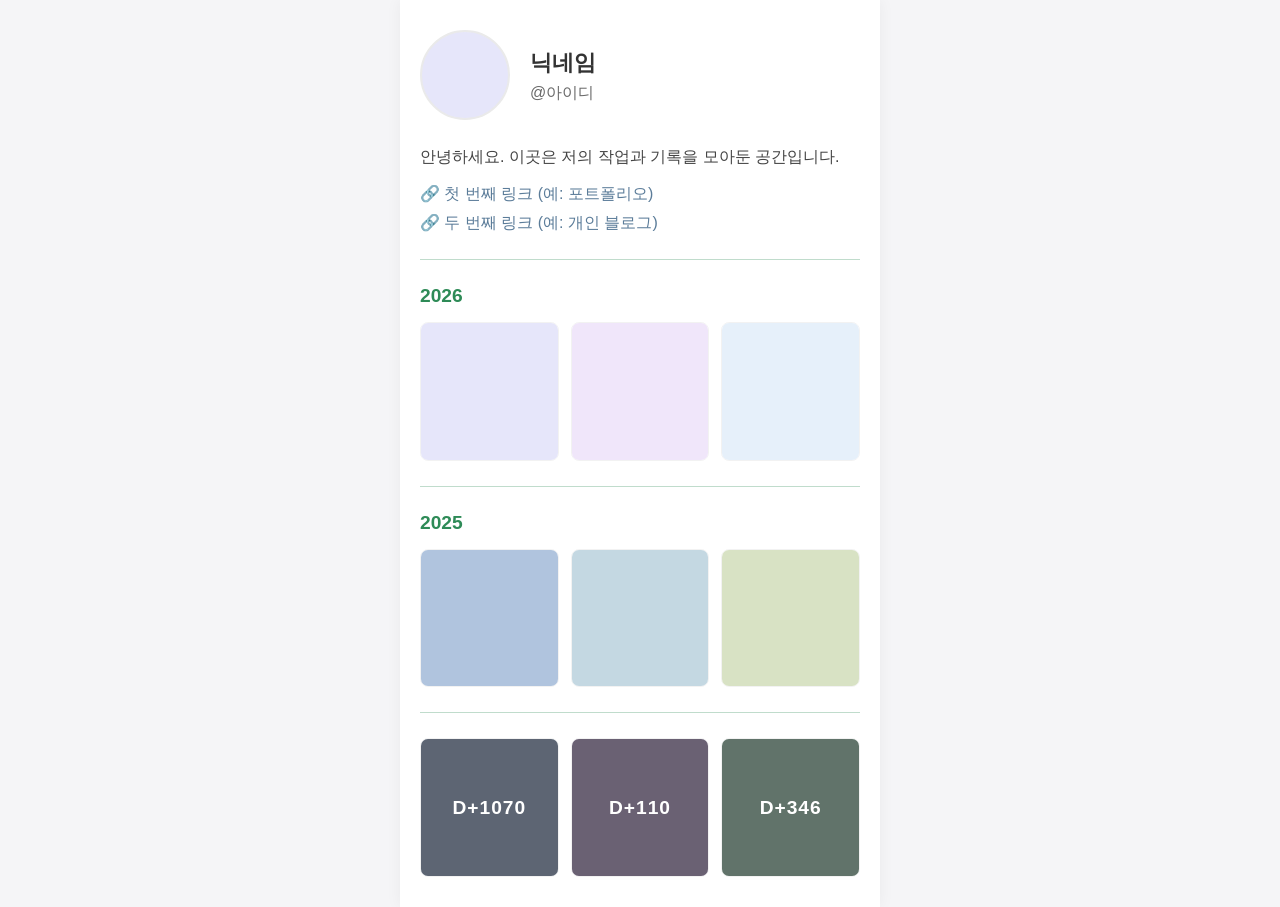
==== index.html @ cb27cece "Add files via upload" ====
<!DOCTYPE html>
<html lang="ko">
<head>
    <meta charset="UTF-8">
    <meta name="viewport" content="width=device-width, initial-scale=1.0">
    <title>나의 프로필</title>
    <link rel="stylesheet" href="style.css">
</head>
<body>
    <div class="mobile-container">
        <header class="profile-header">
            <div class="profile-image"></div>
            <div class="profile-info">
                <h1 class="nickname">닉네임</h1>
                <p class="userid">@아이디</p>
            </div>
        </header>

        <section class="bio-section">
            <p class="description">안녕하세요. 이곳은 저의 작업과 기록을 모아둔 공간입니다.</p>
            <p class="link-item"><a href="#">🔗 첫 번째 링크 (예: 포트폴리오)</a></p>
            <p class="link-item"><a href="#">🔗 두 번째 링크 (예: 개인 블로그)</a></p>
        </section>

        <hr class="divider">

        <section class="feed-section">
            <h2 class="year-title">2026</h2>
            <div class="grid-container">
                <a href="#" class="feed-item">
                    <div class="bg-image" style="background-color: #e6e6fa;"></div>
                    <div class="hover-overlay"><span>시집 출간일</span></div>
                </a>
                <a href="#" class="feed-item">
                    <div class="bg-image" style="background-color: #f0e6fa;"></div>
                    <div class="hover-overlay"><span>작업 기록</span></div>
                </a>
                <a href="#" class="feed-item">
                    <div class="bg-image" style="background-color: #e6f0fa;"></div>
                    <div class="hover-overlay"><span>영감 모음</span></div>
                </a>
            </div>
        </section>

        <hr class="divider">

        <section class="feed-section">
            <h2 class="year-title">2025</h2>
            <div class="grid-container">
                <a href="#" class="feed-item">
                    <div class="bg-image" style="background-color: #b0c4de;"></div>
                    <div class="hover-overlay"><span>웹 개발 시작</span></div>
                </a>
                <a href="#" class="feed-item">
                    <div class="bg-image" style="background-color: #c4d8e2;"></div>
                    <div class="hover-overlay"><span>HTML/CSS</span></div>
                </a>
                <a href="#" class="feed-item">
                    <div class="bg-image" style="background-color: #d8e2c4;"></div>
                    <div class="hover-overlay"><span>일상 사진</span></div>
                </a>
            </div>
        </section>

        <hr class="divider">

        <section class="dday-section">
            <div class="grid-container">
                <div class="feed-item">
                    <div class="bg-image" style="background-color: #a8b8d0;"></div>
                    <div class="hover-overlay always-dark">
                        <span class="dday-text" data-date="2024-01-01">계산 중...</span>
                    </div>
                </div>
                <div class="feed-item">
                    <div class="bg-image" style="background-color: #c0b0d0;"></div>
                    <div class="hover-overlay always-dark">
                        <span class="dday-text" data-date="2026-08-18">계산 중...</span>
                    </div>
                </div>
                <div class="feed-item">
                    <div class="bg-image" style="background-color: #b0d0c0;"></div>
                    <div class="hover-overlay always-dark">
                        <span class="dday-text" data-date="2025-12-25">계산 중...</span>
                    </div>
                </div>
            </div>
        </section>
    </div>

    <script src="script.js"></script>
</body>
</html>
---- style.css ----
/* 기본 초기화 및 폰트 설정 */
* {
    margin: 0;
    padding: 0;
    box-sizing: border-box;
    font-family: 'Helvetica Neue', Arial, sans-serif;
}

body {
    background-color: #f5f5f7; /* 부드러운 배경색 */
    display: flex;
    justify-content: center;
    color: #333;
}

/* 모바일 화면 크기에 맞춘 컨테이너 */
.mobile-container {
    width: 100%;
    max-width: 480px;
    background-color: #ffffff;
    min-height: 100vh;
    padding: 30px 20px;
    box-shadow: 0 0 15px rgba(0,0,0,0.05);
}

/* 1. 프로필 영역 */
.profile-header {
    display: flex;
    align-items: center;
    gap: 20px;
    margin-bottom: 25px;
}

.profile-image {
    width: 90px;
    height: 90px;
    border-radius: 50%;
    background-color: #e6e6fa; /* 파스텔 라벤더 톤 */
    border: 2px solid #eaeaea;
}

.profile-info {
    display: flex;
    flex-direction: column;
    gap: 5px;
}

.nickname {
    font-size: 1.4rem;
    font-weight: 600;
}

.userid {
    font-size: 1rem;
    color: #6a6a6a;
}

/* 2 & 3. 자기소개 및 링크 영역 */
.bio-section {
    margin-bottom: 25px;
}

.description {
    font-size: 1rem;
    line-height: 1.5;
    margin-bottom: 15px;
    color: #444;
}

.link-item {
    margin-bottom: 8px;
}

.link-item a {
    text-decoration: none;
    color: #5b7c99; /* 부드러운 블루 계열 */
    font-weight: 500;
    transition: color 0.2s;
}

.link-item a:hover {
    color: #3a5368;
    text-decoration: underline;
}

/* 구분선 */
.divider {
    border: none;
    height: 1px;
    background-color: #2e8b57; /* 스케치의 초록색 테두리 느낌 차용 */
    opacity: 0.3;
    margin: 25px 0;
}

/* 4. 피드 영역 (Grid) */
.year-title {
    font-size: 1.2rem;
    font-weight: bold;
    margin-bottom: 15px;
    color: #2e8b57;
}

.grid-container {
    display: grid;
    grid-template-columns: repeat(3, 1fr);
    gap: 12px;
}

.feed-item {
    position: relative;
    width: 100%;
    aspect-ratio: 1 / 1; /* 정사각형 비율 유지 */
    overflow: hidden;
    border-radius: 8px;
    display: block;
    border: 1px solid rgba(0,0,0,0.05);
}

.bg-image {
    width: 100%;
    height: 100%;
    background-size: cover;
    background-position: center;
    /* 실제 이미지 사용 시 style 속성의 background-image로 덮어씌워집니다 */
}

/* 피드 호버 효과 */
.hover-overlay {
    position: absolute;
    top: 0; left: 0; right: 0; bottom: 0;
    background-color: rgba(0, 0, 0, 0.6);
    color: white;
    display: flex;
    justify-content: center;
    align-items: center;
    opacity: 0;
    transition: opacity 0.3s ease;
    text-align: center;
    padding: 10px;
    font-size: 0.9rem;
    font-weight: 500;
}

/* 4-1. 마우스를 올렸을 때만 텍스트 등장 및 어두워짐 */
.feed-item:hover .hover-overlay:not(.always-dark) {
    opacity: 1;
}

/* 5. 디데이: 항상 어둡게 유지 (hover 유무 상관없음) */
.hover-overlay.always-dark {
    opacity: 1;
    background-color: rgba(0, 0, 0, 0.45);
}

.dday-text {
    font-size: 1.2rem;
    font-weight: bold;
    letter-spacing: 1px;
}
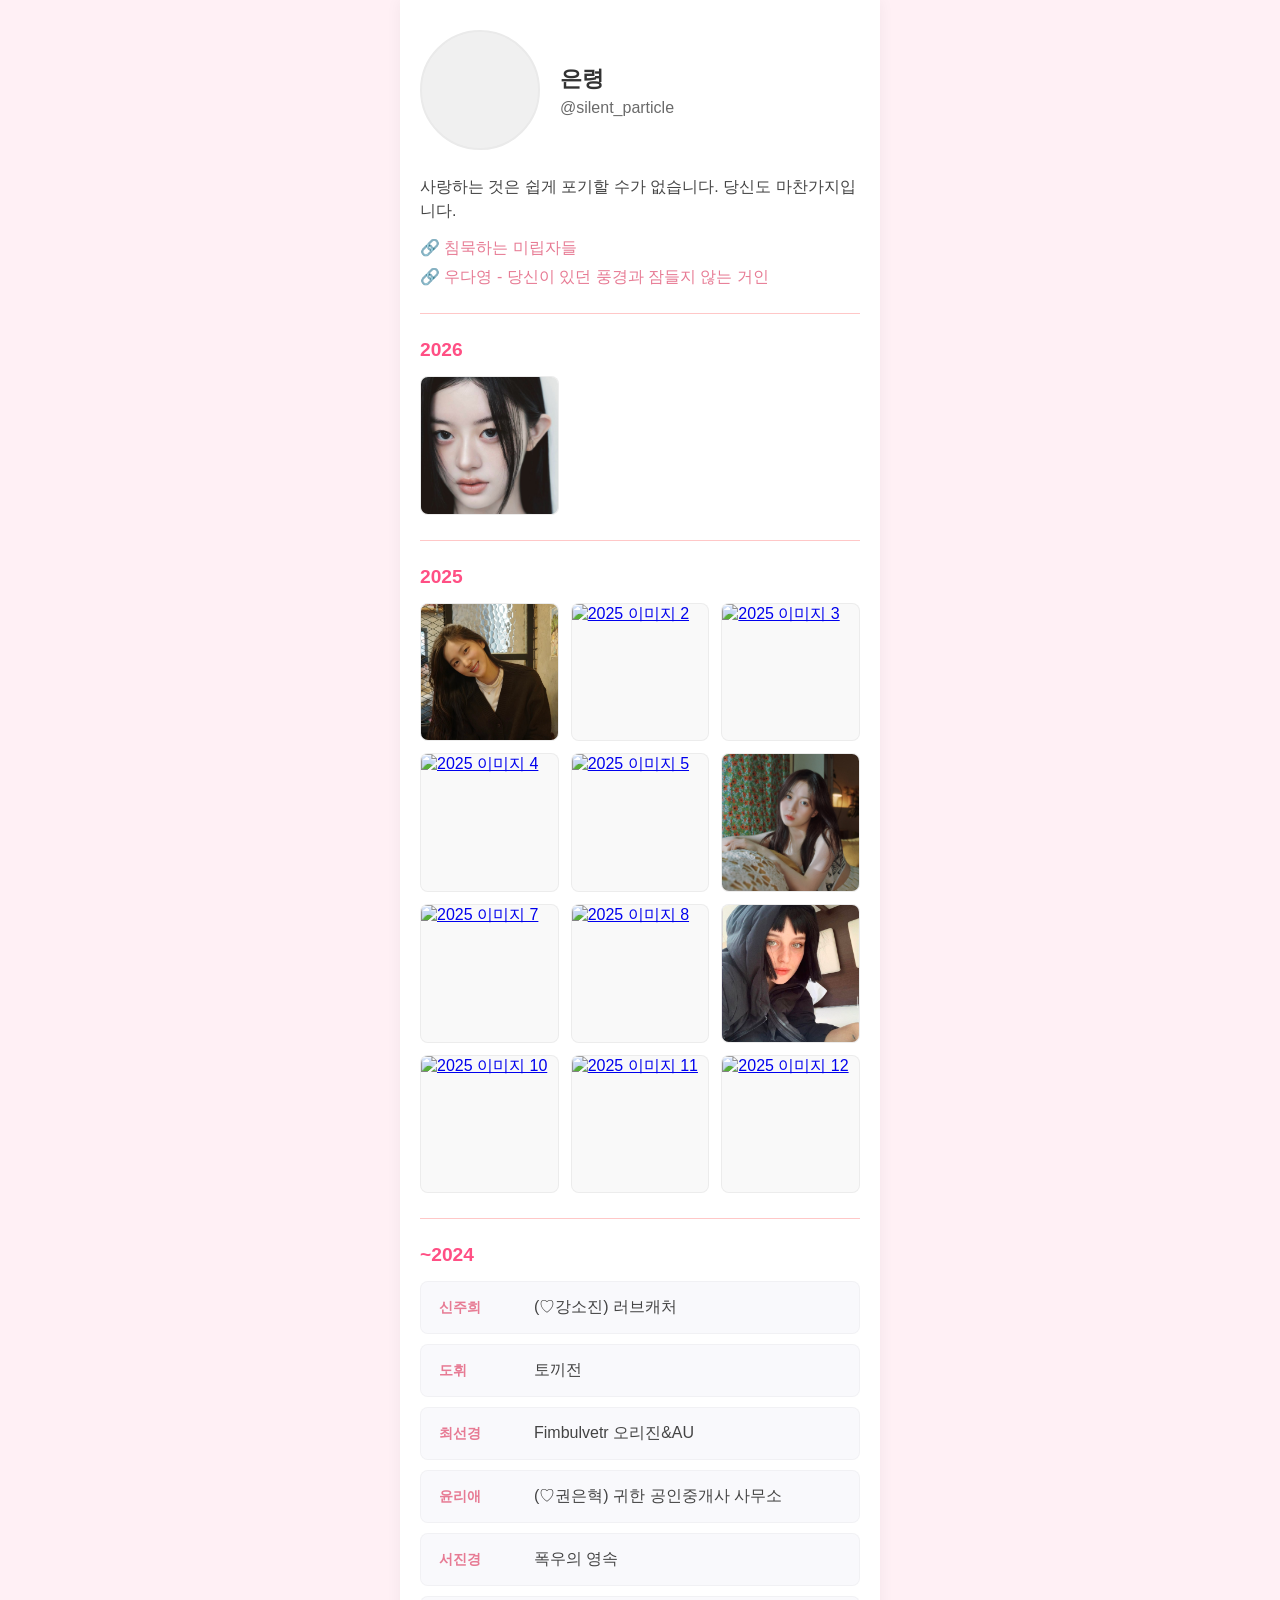
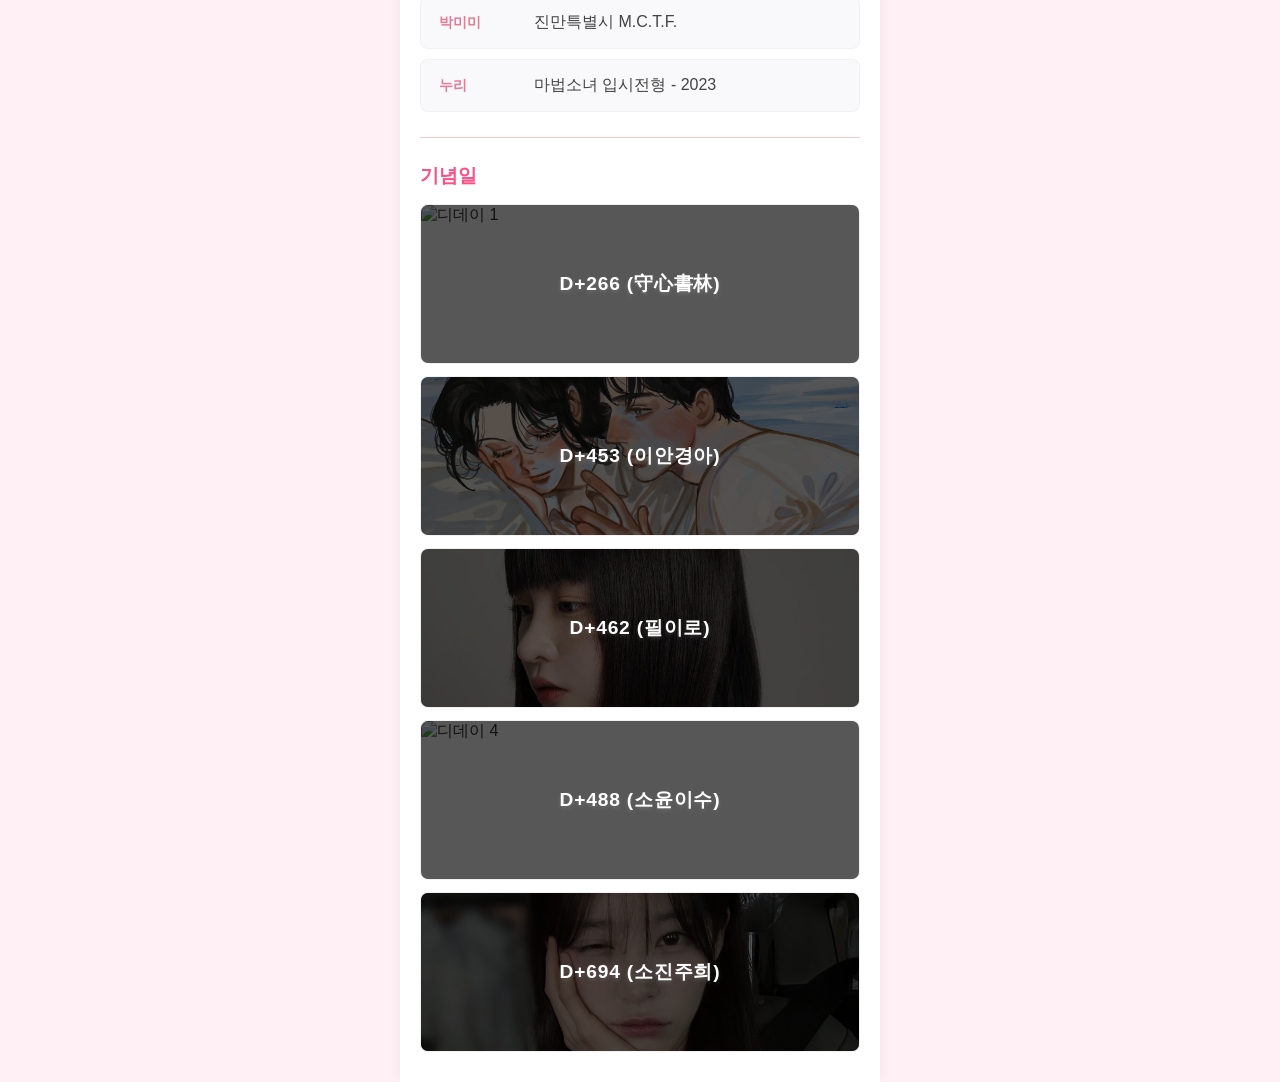
==== commit 17a2970d: "Add files via upload" ====
--- a/index.html
+++ b/index.html
@@ -1,93 +1,193 @@
-<!DOCTYPE html>
-<html lang="ko">
-<head>
-    <meta charset="UTF-8">
-    <meta name="viewport" content="width=device-width, initial-scale=1.0">
-    <title>나의 프로필</title>
-    <link rel="stylesheet" href="style.css">
-</head>
-<body>
-    <div class="mobile-container">
-        <header class="profile-header">
-            <div class="profile-image"></div>
-            <div class="profile-info">
-                <h1 class="nickname">닉네임</h1>
-                <p class="userid">@아이디</p>
-            </div>
-        </header>
-
-        <section class="bio-section">
-            <p class="description">안녕하세요. 이곳은 저의 작업과 기록을 모아둔 공간입니다.</p>
-            <p class="link-item"><a href="#">🔗 첫 번째 링크 (예: 포트폴리오)</a></p>
-            <p class="link-item"><a href="#">🔗 두 번째 링크 (예: 개인 블로그)</a></p>
-        </section>
-
-        <hr class="divider">
-
-        <section class="feed-section">
-            <h2 class="year-title">2026</h2>
-            <div class="grid-container">
-                <a href="#" class="feed-item">
-                    <div class="bg-image" style="background-color: #e6e6fa;"></div>
-                    <div class="hover-overlay"><span>시집 출간일</span></div>
-                </a>
-                <a href="#" class="feed-item">
-                    <div class="bg-image" style="background-color: #f0e6fa;"></div>
-                    <div class="hover-overlay"><span>작업 기록</span></div>
-                </a>
-                <a href="#" class="feed-item">
-                    <div class="bg-image" style="background-color: #e6f0fa;"></div>
-                    <div class="hover-overlay"><span>영감 모음</span></div>
-                </a>
-            </div>
-        </section>
-
-        <hr class="divider">
-
-        <section class="feed-section">
-            <h2 class="year-title">2025</h2>
-            <div class="grid-container">
-                <a href="#" class="feed-item">
-                    <div class="bg-image" style="background-color: #b0c4de;"></div>
-                    <div class="hover-overlay"><span>웹 개발 시작</span></div>
-                </a>
-                <a href="#" class="feed-item">
-                    <div class="bg-image" style="background-color: #c4d8e2;"></div>
-                    <div class="hover-overlay"><span>HTML/CSS</span></div>
-                </a>
-                <a href="#" class="feed-item">
-                    <div class="bg-image" style="background-color: #d8e2c4;"></div>
-                    <div class="hover-overlay"><span>일상 사진</span></div>
-                </a>
-            </div>
-        </section>
-
-        <hr class="divider">
-
-        <section class="dday-section">
-            <div class="grid-container">
-                <div class="feed-item">
-                    <div class="bg-image" style="background-color: #a8b8d0;"></div>
-                    <div class="hover-overlay always-dark">
-                        <span class="dday-text" data-date="2024-01-01">계산 중...</span>
-                    </div>
-                </div>
-                <div class="feed-item">
-                    <div class="bg-image" style="background-color: #c0b0d0;"></div>
-                    <div class="hover-overlay always-dark">
-                        <span class="dday-text" data-date="2026-08-18">계산 중...</span>
-                    </div>
-                </div>
-                <div class="feed-item">
-                    <div class="bg-image" style="background-color: #b0d0c0;"></div>
-                    <div class="hover-overlay always-dark">
-                        <span class="dday-text" data-date="2025-12-25">계산 중...</span>
-                    </div>
-                </div>
-            </div>
-        </section>
-    </div>
-
-    <script src="script.js"></script>
-</body>
+<!DOCTYPE html>
+<html lang="ko">
+<head>
+    <meta charset="UTF-8">
+    <meta name="viewport" content="width=device-width, initial-scale=1.0">
+    <title>@silent_particle</title>
+    <link rel="stylesheet" href="style.css">
+</head>
+<body>
+    <div class="mobile-container">
+        <header class="profile-header">
+            <div class="profile-image"></div>
+            <div class="profile-info">
+                <h1 class="nickname">은령</h1>
+                <p class="userid">@silent_particle</p>
+            </div>
+        </header>
+
+        <section class="bio-section">
+            <p class="description">사랑하는 것은 쉽게 포기할 수가 없습니다. 당신도 마찬가지입니다.</p>
+            <p class="link-item"><a href="https://www.postype.com/@silent-particle" target="_blank">🔗 침묵하는 미립자들</a></p>
+            <p class="link-item"><a href="https://munjang.or.kr/board.es?mid=a20103000000&bid=0003&act=view&ord=B&list_no=2179&nPage=1&c_page=" target="_blank">🔗 우다영 - 당신이 있던 풍경과 잠들지 않는 거인</a></p>
+        </section>
+
+        <hr class="divider">
+
+       <section class="feed-section">
+            <h2 class="year-title">2026</h2>
+            <div class="grid-container">
+                <a href="#" class="feed-item">
+                    <img src="img/sim.jpg" alt="2026 이미지 1" class="feed-img">
+                    <div class="hover-overlay"><span>심서정<br>(♡우수림) <br> 묵시록의 아이들</span></div>
+                </a>
+             <!--    <a href="#" class="feed-item">
+                    <img src="image2.jpg" alt="2026 이미지 2" class="feed-img">
+                    <div class="hover-overlay"><span>작업 기록</span></div>
+                </a>
+                <a href="#" class="feed-item">
+                    <img src="image3.jpg" alt="2026 이미지 3" class="feed-img">
+                    <div class="hover-overlay"><span>영감 모음</span></div>
+                </a> -->
+            </div>
+        </section>
+
+       <hr class="divider"> 
+
+        <section class="feed-section">
+            <h2 class="year-title">2025</h2>
+            <div class="grid-container">
+                <a href="#" class="feed-item">
+                    <img src="img/ka.jpg" alt="2025 이미지 1" class="feed-img">
+                    <div class="hover-overlay"><span>이경아<br>(♡사이안) <br> 면죄의 아침</span></div>
+                </a>
+                <a href="#" class="feed-item">
+                    <img src="https://i.pinimg.com/736x/0a/21/1c/0a211cc920b453d11b2750fe6e4dc9bb.jpg" alt="2025 이미지 2" class="feed-img">
+                    <div class="hover-overlay"><span>정이로<br>(♡이이제(필)) <br> 999번째 밤</span></div>
+                </a>
+                <a href="#" class="feed-item">
+                    <img src="https://i.pinimg.com/736x/27/2f/2d/272f2deb7ff80c9dbd7409e6d0ab05cf.jpg" alt="2025 이미지 3" class="feed-img">
+                    <div class="hover-overlay"><span>우언주 <br> 槿花一朝夢</span></div>
+                </a>
+                <a href="#" class="feed-item">
+                    <img src="https://i.pinimg.com/1200x/ad/a7/d9/ada7d984a27bc00bb17ec0f16a898479.jpg" alt="2025 이미지 4" class="feed-img">
+                    <div class="hover-overlay"><span>원소윤 <br> (♡서이수) <br> zerolink</span></div>
+                </a>
+                <a href="#" class="feed-item">
+                    <img src="https://i.pinimg.com/736x/c8/41/79/c841797235b455ef1ae86829c57decbc.jpg" alt="2025 이미지 5" class="feed-img">
+                    <div class="hover-overlay"><span>오은별 <br> 외(계인)않(이면)(않)되(?) </span></div>
+                </a>
+                <a href="#" class="feed-item">
+                    <img src="img/hanul.jpg" alt="2025 이미지 6" class="feed-img">
+                    <div class="hover-overlay"><span>이한울 <br> 재의 근원</span></div>
+                </a>
+                <a href="#" class="feed-item">
+                    <img src="https://i.pinimg.com/736x/52/c0/eb/52c0ebefa7d53f2303fa07f39f249bd7.jpg" alt="2025 이미지 7" class="feed-img">
+                    <div class="hover-overlay"><span>서연수(=홍옥) <br>흑기아행</span></div>
+                </a>
+                <a href="#" class="feed-item">
+                    <img src="https://i.pinimg.com/736x/7f/00/6b/7f006ba724677a6e17ff9fad18498ecb.jpg" alt="2025 이미지 8" class="feed-img">
+                    <div class="hover-overlay"><span>권나겸 <br> PARADISE LOST</span></div>
+                </a>
+                <a href="#" class="feed-item">
+                    <img src="img/green.jpg" alt="2025 이미지 9" class="feed-img">
+                    <div class="hover-overlay"><span>벤야민 리 그린우드 <br> ECHO-EDEN</span></div>
+                </a>
+                <a href="#" class="feed-item">
+                    <img src="https://i.pinimg.com/736x/32/7b/f5/327bf5ab430d53e500f2b8648b4ee977.jpg" alt="2025 이미지 10" class="feed-img">
+                    <div class="hover-overlay"><span>강주비 <br> 태극반요영웅기담</span></div>
+                </a>
+                <a href="#" class="feed-item">
+                    <img src="https://i.pinimg.com/1200x/35/14/dc/3514dc55aa6d057ac8ab2de9505a6c3f.jpg" alt="2025 이미지 11" class="feed-img">
+                    <div class="hover-overlay"><span>배윤나 <br> 어떤 종말</span></div>
+                </a>
+                <a href="#" class="feed-item">
+                    <img src="https://i.pinimg.com/736x/0d/c3/db/0dc3dbf615e21df11efd3f389e58e25d.jpg" alt="2025 이미지 12" class="feed-img">
+                    <div class="hover-overlay"><span>예하나 <br> Loser, Moron, Asshole!</span></div>
+                </a>
+                
+
+            </div>
+        </section>
+
+        <hr class="divider">  
+
+     <section class="feed-section">
+            <h2 class="year-title">~2024</h2>
+            <ul class="feed-list">
+                <li class="feed-list-item">
+                    <a href="#">
+                        <span class="date">신주희</span>
+                        <span class="title">(♡강소진) 러브캐처</span>
+                    </a>
+                </li>
+                <li class="feed-list-item">
+                    <a href="#">
+                        <span class="date">도휘</span>
+                        <span class="title">토끼전</span>
+                    </a>
+                </li>
+                <li class="feed-list-item">
+                    <a href="#">
+                        <span class="date">최선경</span>
+                        <span class="title">Fimbulvetr 오리진&AU</span>
+                    </a>
+                </li>
+                <li class="feed-list-item">
+                    <a href="#">
+                        <span class="date">윤리애</span>
+                        <span class="title">(♡권은혁) 귀한 공인중개사 사무소</span>
+                    </a>
+                </li>
+                <li class="feed-list-item">
+                    <a href="#">
+                        <span class="date">서진경</span>
+                        <span class="title">폭우의 영속</span>
+                    </a>
+                </li>
+                <li class="feed-list-item">
+                    <a href="#">
+                        <span class="date">박미미</span>
+                        <span class="title">진만특별시 M.C.T.F.</span>
+                    </a>
+                </li>
+                <li class="feed-list-item">
+                    <a href="#">
+                        <span class="date">누리</span>
+                        <span class="title">마법소녀 입시전형 - 2023</span>
+                    </a>
+                </li>
+            </ul>
+        </section>
+
+        <hr class="divider">
+
+     <section class="dday-section">
+            <h2 class="year-title">기념일</h2> <div class="dday-container">
+                <div class="dday-item">
+                    <img src="https://i.pinimg.com/736x/28/00/70/280070008378a1cff2a8e33f9e813210.jpg" alt="디데이 1" class="feed-img">
+                    <div class="hover-overlay always-dark">
+                        <span class="dday-text" data-date="2026-03-16" data-desc="守心書林">계산 중...</span>
+                    </div>
+                </div>
+                <div class="dday-item">
+                    <img src="img/iaka.png" alt="디데이 2" class="feed-img">
+                    <div class="hover-overlay always-dark">
+                        <span class="dday-text" data-date="2025-09-10" data-desc="이안경아">계산 중...</span>
+                    </div>
+                </div>
+                <div class="dday-item">
+                    <img src="img/iro.png" alt="디데이 3" class="feed-img">
+                    <div class="hover-overlay always-dark">
+                        <span class="dday-text" data-date="2025-09-01" data-desc="필이로">계산 중...</span>
+                    </div>
+                </div>
+                <div class="dday-item">
+                    <img src="https://i.pinimg.com/736x/07/27/19/072719fb77246aee731ee452232f2c13.jpg" alt="디데이 4" class="feed-img">
+                    <div class="hover-overlay always-dark">
+                        <span class="dday-text" data-date="2025-08-06" data-desc="소윤이수">계산 중...</span>
+                    </div>
+                </div>
+                <div class="dday-item">
+                    <img src="img/jj.png" alt="디데이 5" class="feed-img">
+                    <div class="hover-overlay always-dark">
+                        <span class="dday-text" data-date="2025-01-12" data-desc="소진주희">계산 중...</span>
+                    </div>
+                </div>
+            </div>
+        </section>
+    </div>
+
+    <script src="script.js"></script>
+</body>
 </html>
--- a/style.css
+++ b/style.css
@@ -1,159 +1,272 @@
-/* 기본 초기화 및 폰트 설정 */
-* {
-    margin: 0;
-    padding: 0;
-    box-sizing: border-box;
-    font-family: 'Helvetica Neue', Arial, sans-serif;
-}
-
-body {
-    background-color: #f5f5f7; /* 부드러운 배경색 */
-    display: flex;
-    justify-content: center;
-    color: #333;
-}
-
-/* 모바일 화면 크기에 맞춘 컨테이너 */
-.mobile-container {
-    width: 100%;
-    max-width: 480px;
-    background-color: #ffffff;
-    min-height: 100vh;
-    padding: 30px 20px;
-    box-shadow: 0 0 15px rgba(0,0,0,0.05);
-}
-
-/* 1. 프로필 영역 */
-.profile-header {
-    display: flex;
-    align-items: center;
-    gap: 20px;
-    margin-bottom: 25px;
-}
-
-.profile-image {
-    width: 90px;
-    height: 90px;
-    border-radius: 50%;
-    background-color: #e6e6fa; /* 파스텔 라벤더 톤 */
-    border: 2px solid #eaeaea;
-}
-
-.profile-info {
-    display: flex;
-    flex-direction: column;
-    gap: 5px;
-}
-
-.nickname {
-    font-size: 1.4rem;
-    font-weight: 600;
-}
-
-.userid {
-    font-size: 1rem;
-    color: #6a6a6a;
-}
-
-/* 2 & 3. 자기소개 및 링크 영역 */
-.bio-section {
-    margin-bottom: 25px;
-}
-
-.description {
-    font-size: 1rem;
-    line-height: 1.5;
-    margin-bottom: 15px;
-    color: #444;
-}
-
-.link-item {
-    margin-bottom: 8px;
-}
-
-.link-item a {
-    text-decoration: none;
-    color: #5b7c99; /* 부드러운 블루 계열 */
-    font-weight: 500;
-    transition: color 0.2s;
-}
-
-.link-item a:hover {
-    color: #3a5368;
-    text-decoration: underline;
-}
-
-/* 구분선 */
-.divider {
-    border: none;
-    height: 1px;
-    background-color: #2e8b57; /* 스케치의 초록색 테두리 느낌 차용 */
-    opacity: 0.3;
-    margin: 25px 0;
-}
-
-/* 4. 피드 영역 (Grid) */
-.year-title {
-    font-size: 1.2rem;
-    font-weight: bold;
-    margin-bottom: 15px;
-    color: #2e8b57;
-}
-
-.grid-container {
-    display: grid;
-    grid-template-columns: repeat(3, 1fr);
-    gap: 12px;
-}
-
-.feed-item {
-    position: relative;
-    width: 100%;
-    aspect-ratio: 1 / 1; /* 정사각형 비율 유지 */
-    overflow: hidden;
-    border-radius: 8px;
-    display: block;
-    border: 1px solid rgba(0,0,0,0.05);
-}
-
-.bg-image {
-    width: 100%;
-    height: 100%;
-    background-size: cover;
-    background-position: center;
-    /* 실제 이미지 사용 시 style 속성의 background-image로 덮어씌워집니다 */
-}
-
-/* 피드 호버 효과 */
-.hover-overlay {
-    position: absolute;
-    top: 0; left: 0; right: 0; bottom: 0;
-    background-color: rgba(0, 0, 0, 0.6);
-    color: white;
-    display: flex;
-    justify-content: center;
-    align-items: center;
-    opacity: 0;
-    transition: opacity 0.3s ease;
-    text-align: center;
-    padding: 10px;
-    font-size: 0.9rem;
-    font-weight: 500;
-}
-
-/* 4-1. 마우스를 올렸을 때만 텍스트 등장 및 어두워짐 */
-.feed-item:hover .hover-overlay:not(.always-dark) {
-    opacity: 1;
-}
-
-/* 5. 디데이: 항상 어둡게 유지 (hover 유무 상관없음) */
-.hover-overlay.always-dark {
-    opacity: 1;
-    background-color: rgba(0, 0, 0, 0.45);
-}
-
-.dday-text {
-    font-size: 1.2rem;
-    font-weight: bold;
-    letter-spacing: 1px;
+/* 기본 초기화 및 폰트 설정 */
+* {
+    margin: 0;
+    padding: 0;
+    box-sizing: border-box;
+    font-family: 'Helvetica Neue', Arial, sans-serif;
+}
+
+body {
+    background-color: #fff0f5;
+    display: flex;
+    justify-content: center;
+    color: #333;
+}
+
+.mobile-container {
+    width: 100%;
+    max-width: 480px;
+    background-color: #ffffff;
+    min-height: 100vh;
+    padding: 30px 20px;
+    box-shadow: 0 0 15px rgba(0,0,0,0.05);
+}
+
+/* 1. 프로필 영역 */
+.profile-header {
+    display: flex;
+    align-items: center;
+    gap: 20px;
+    margin-bottom: 25px;
+   
+}
+
+/* 프로필 사진도 이미지가 꽉 차게 수정 */
+.profile-image {
+    width: 120px;
+    height: 120px;
+    border-radius: 50%;
+    background-color: #f0f0f0; 
+    border: 2px solid #eaeaea;
+     background-image: url(https://i.pinimg.com/736x/14/d2/e7/14d2e7cc7e4852b28ccd472c4730c4b0.jpg);
+     background-size: contain;
+    object-fit: cover; /* 이미지가 원형에 맞게 잘림 */
+}
+
+.profile-info {
+    display: flex;
+    flex-direction: column;
+    gap: 5px;
+}
+
+.nickname {
+    font-size: 1.4rem;
+    font-weight: 600;
+}
+
+.userid {
+    font-size: 1rem;
+    color: #6a6a6a;
+}
+
+/* 2 & 3. 자기소개 및 링크 영역 */
+.bio-section {
+    margin-bottom: 25px;
+}
+
+.description {
+    font-size: 1rem;
+    line-height: 1.5;
+    margin-bottom: 15px;
+    color: #444;
+}
+
+.link-item {
+    margin-bottom: 8px;
+}
+
+.link-item a {
+    text-decoration: none;
+    color: #e77b94; 
+    font-weight: 500;
+    transition: color 0.2s;
+}
+
+.link-item a:hover {
+    color: #3a5368;
+    text-decoration: underline;
+}
+
+/* 구분선 */
+.divider {
+    border: none;
+    height: 1px;
+    background-color: #ff4848; 
+    opacity: 0.3;
+    margin: 25px 0;
+}
+
+/* 4. 피드 영역 (Grid) */
+.year-title {
+    font-size: 1.2rem;
+    font-weight: bold;
+    margin-bottom: 15px;
+    color: hwb(342 31% 0%);
+}
+
+.grid-container {
+    display: grid;
+    grid-template-columns: repeat(3, 1fr);
+    gap: 12px;
+}
+
+.feed-item {
+    position: relative;
+    width: 100%;
+    aspect-ratio: 1 / 1; /* 정사각형 비율 유지 */
+    overflow: hidden;
+    border-radius: 8px;
+    display: block;
+    border: 1px solid rgba(0,0,0,0.05);
+    background-color: #f9f9f9; /* 이미지가 로드되기 전 배경색 */
+}
+
+/* 🔥 추가된 이미지 설정: 크기 자동 조절 🔥 */
+.feed-img {
+    width: 100%;
+    height: 100%;
+    object-fit: cover; /* ⭐️ 이미지가 찌그러지지 않고 칸에 꽉 차게 맞춰줌 */
+    object-position: center; /* 이미지의 중앙을 기준으로 자름 */
+    display: block;
+}
+
+/* 피드 호버 효과 */
+.hover-overlay {
+    position: absolute;
+    top: 0; left: 0; right: 0; bottom: 0;
+    background-color: rgba(0, 0, 0, 0.6);
+    color: white;
+    display: flex;
+    justify-content: center;
+    align-items: center;
+    opacity: 0;
+    transition: opacity 0.3s ease;
+    text-align: center;
+    padding: 10px;
+    font-size: 0.9rem;
+    font-weight: 500;
+}
+
+/* 4-1. 마우스를 올렸을 때만 텍스트 등장 및 어두워짐 */
+.feed-item:hover .hover-overlay:not(.always-dark) {
+    opacity: 1;
+}
+
+/* -------------------------------------
+   2025년도 텍스트 리스트 피드 스타일 
+   ------------------------------------- */
+.feed-list {
+    list-style: none; /* 기본 점 기호 제거 */
+    padding: 0;
+    margin: 0;
+    display: flex;
+    flex-direction: column;
+    gap: 10px; /* 리스트 사이의 여백 */
+}
+
+.feed-list-item a {
+    display: flex;
+    align-items: center;
+    padding: 15px 18px;
+    background-color: #f9f9fc; /* 아주 연한 블루/라벤더 베이스 배경 */
+    border-radius: 8px;
+    text-decoration: none;
+    color: #333;
+    border: 1px solid rgba(0,0,0,0.03);
+    transition: background-color 0.2s ease, transform 0.2s ease;
+}
+
+/* 마우스 호버(터치) 시 효과 */
+.feed-list-item a:hover {
+    background-color: #e6e6fa; /* 부드러운 라벤더 톤으로 강조 */
+    transform: translateY(-2px); /* 살짝 위로 떠오르는 모던한 효과 */
+}
+
+.feed-list-item .date {
+    font-size: 0.9rem;
+    color: #e77b94; /* 차분한 블루 톤 포인트 */
+    font-weight: 600;
+    min-width: 80px; /* 날짜가 차지하는 고정 너비 */
+    margin-right: 15px;
+}
+
+.feed-list-item .title {
+    font-size: 1rem;
+    font-weight: 500;
+    color: #444;
+}
+
+/* 5. 디데이: 항상 어둡게 유지 (hover 유무 상관없음) */
+/* -------------------------------------
+   디데이 5칸 병렬 직사각형 스타일 
+   ------------------------------------- */
+.dday-container {
+    display: grid;
+    grid-template-columns: repeat(5, 1fr); /* 한 줄을 5칸으로 균등 분할 */
+    gap: 5px; /* 5칸이 들어가므로 간격을 좁게 설정 */
+}
+
+.dday-item {
+    position: relative;
+    width: 100%;
+    aspect-ratio: 2 / 3; /* ⭐️ 정사각형(1/1) 대신 세로로 긴 직사각형 비율 적용 */
+    overflow: hidden;
+    border-radius: 6px; /* 모서리를 살짝만 둥글게 조절 */
+    display: block;
+    border: 1px solid rgba(0,0,0,0.05);
+    background-color: #f9f9f9;
+}
+
+/* -------------------------------------
+   디데이 5칸 가로형 (밑으로 나열) 스타일 
+   ------------------------------------- */
+.dday-container {
+    display: flex;
+    flex-direction: column; /* 세로(밑) 방향으로 배치 */
+    gap: 12px; /* 위아래 칸 사이의 여백 */
+}
+
+.dday-item {
+    position: relative;
+    width: 100%;
+    height: 160px; /* 가로로 긴 직사각형의 세로 높이 (조절 가능) */
+    overflow: hidden;
+    border-radius: 8px; /* 모서리 둥글게 */
+    display: block;
+    border: 1px solid rgba(0,0,0,0.03);
+    background-color: #f9f9f9;
+}
+
+/* ⭐️ 이미지 자동 조절 */
+.feed-img {
+    width: 100%;
+    height: 100%;
+    object-fit: cover; /* 찌그러지지 않고 칸에 꽉 차게 맞춰줌 */
+    object-position: center; /* 이미지의 중앙 기준 자름 */
+    display: block;
+}
+
+/* ⭐️ 디데이 전용: 항상 어두운 오버레이 효과 */
+.hover-overlay.always-dark {
+    position: absolute;
+    top: 0; left: 0; right: 0; bottom: 0;
+    /* 기존(rgba 0.45)보다 어둡게(rgba 0.65 또는 0.7) 설정하여 글씨 가독성 확보 */
+    background-color: rgba(0, 0, 0, 0.65); 
+    color: white;
+    display: flex;
+    justify-content: center; /* 수평 중앙 */
+    align-items: center; /* 수직 중앙 */
+    opacity: 1; /* 호버 유무 상관없이 100% 보이게 설정 */
+    text-align: center;
+    padding: 10px 20px;
+}
+
+/* 글씨가 어두운 배경 위에서 큼직하게 잘 보이도록 조절 */
+.dday-text {
+    font-size: 1.2rem;
+    font-weight: 700;
+    letter-spacing: 0.8px;
+    word-break: keep-all; /* 줄바꿈 방지 */
+    /* 글씨 주변에 은은한 핑크/화이트 그림자를 주어 더 선명하게 보이게 할 수 있습니다 (취향) */
+    text-shadow: 0 2px 4px rgba(255, 255, 255, 0.15); 
 }
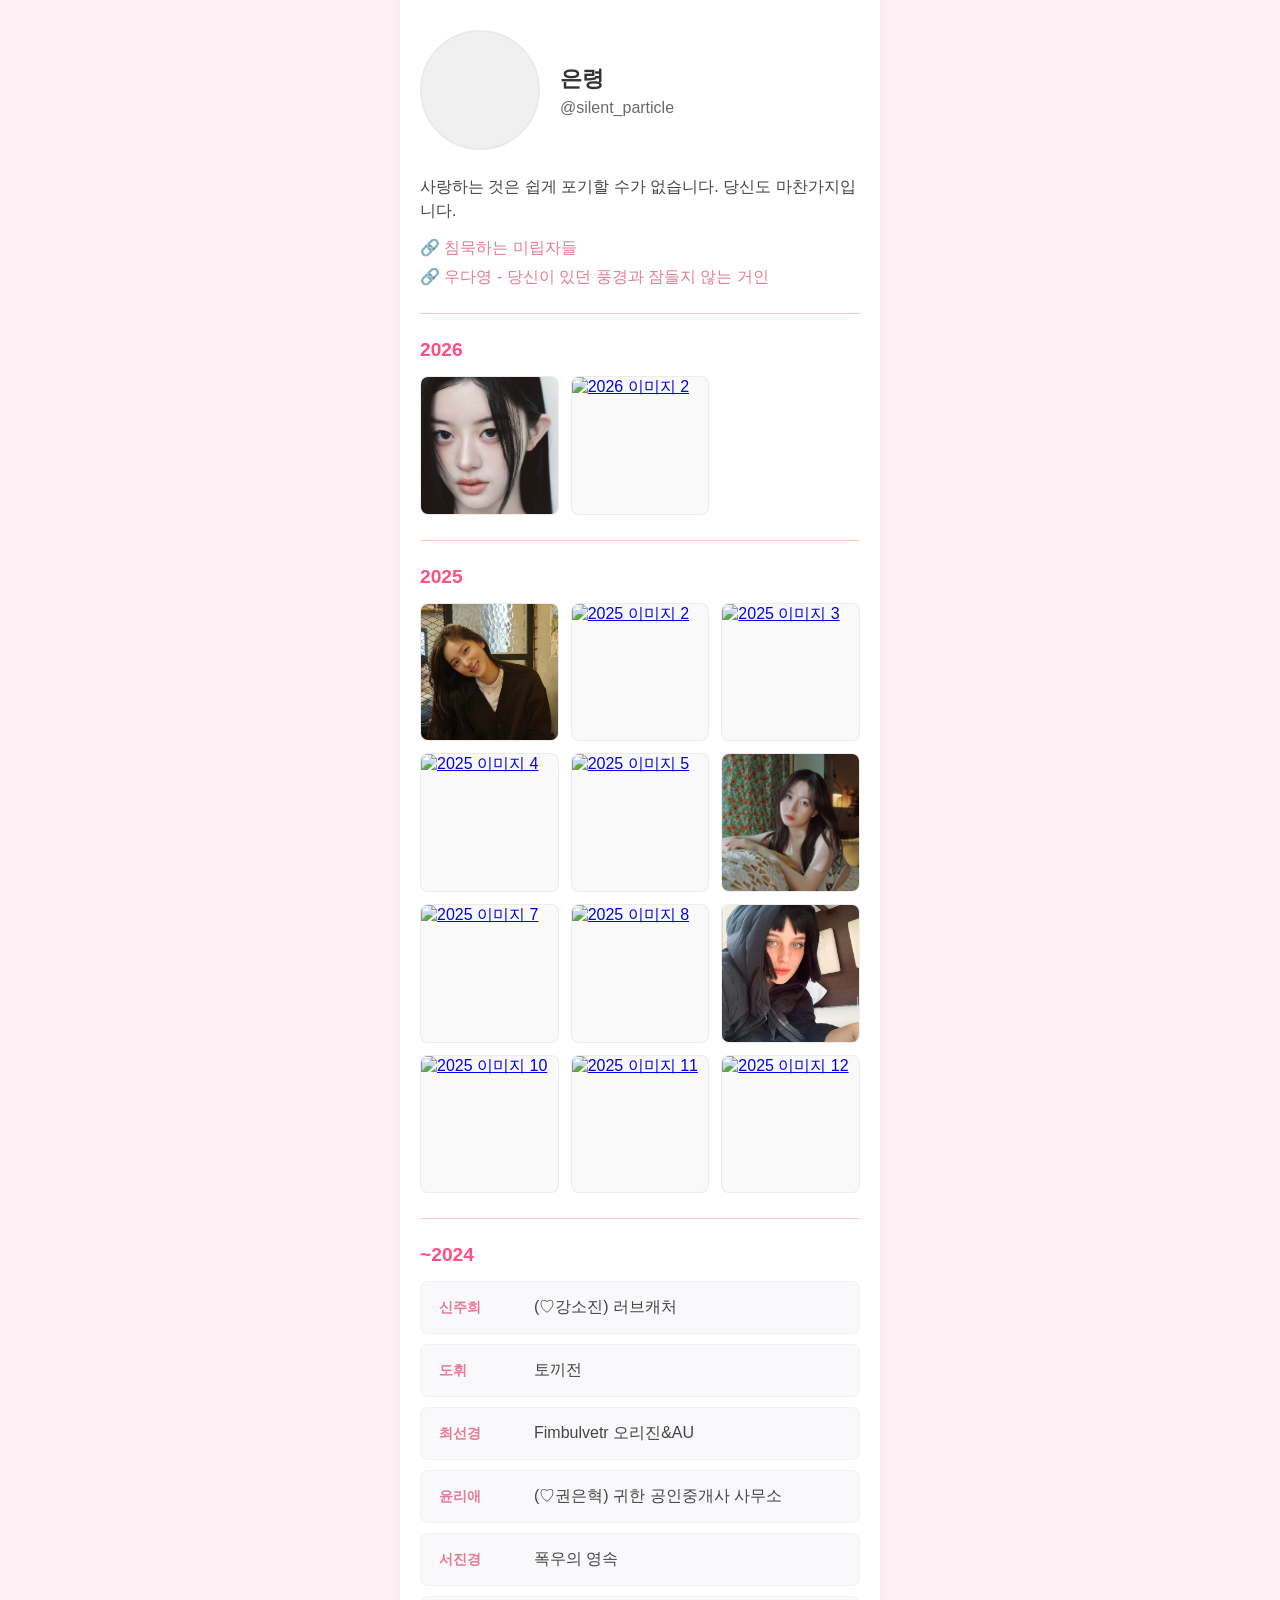
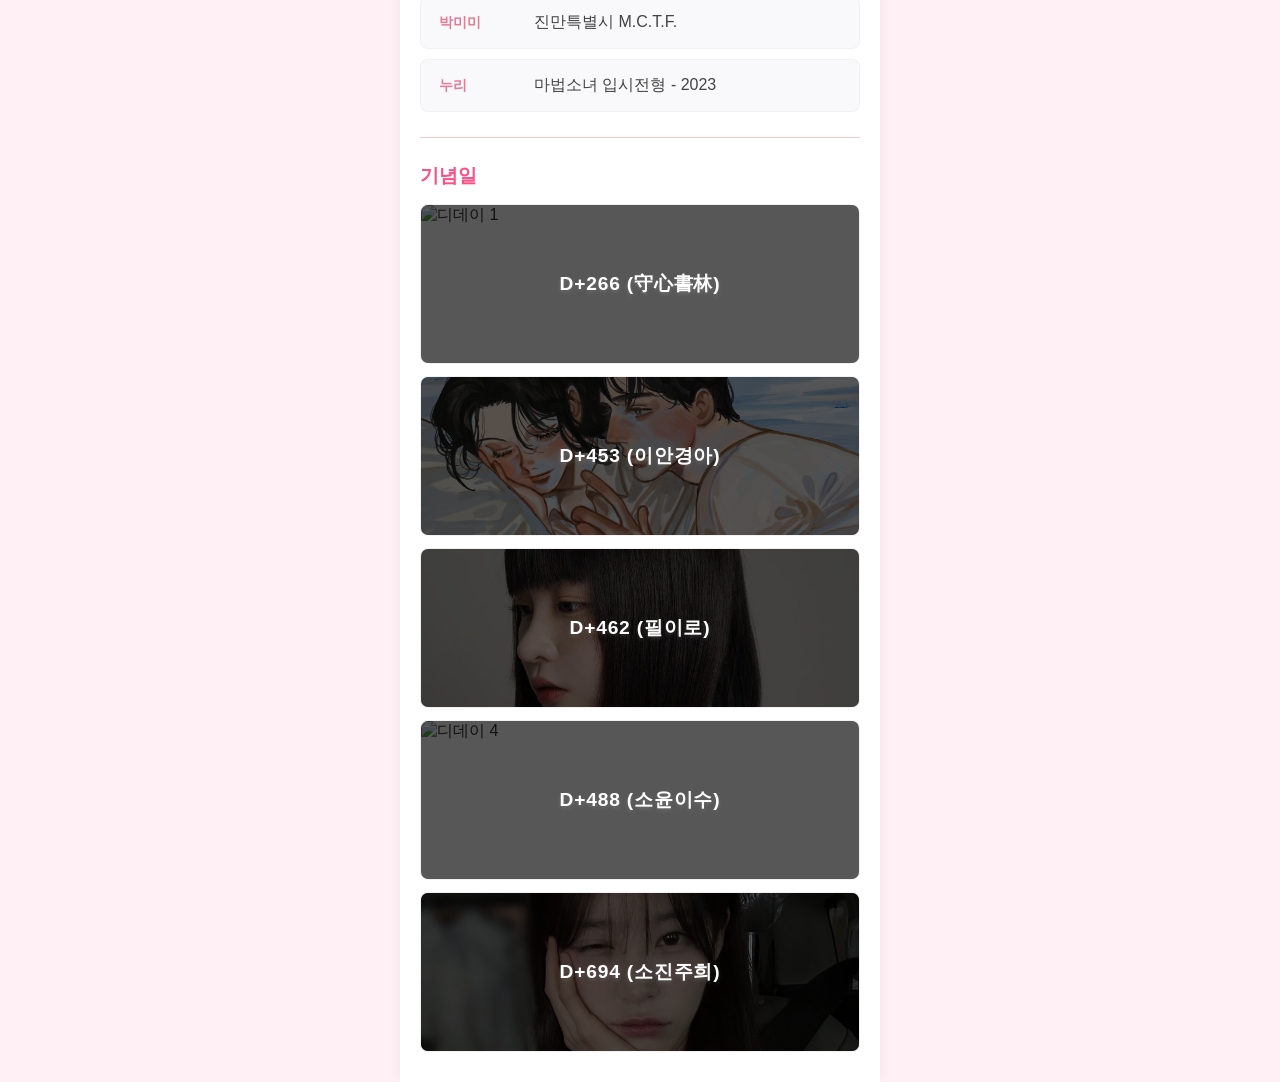
==== commit 96a64cfa: "Add files via upload" ====
--- a/index.html
+++ b/index.html
@@ -29,13 +29,13 @@
             <div class="grid-container">
                 <a href="#" class="feed-item">
                     <img src="img/sim.jpg" alt="2026 이미지 1" class="feed-img">
-                    <div class="hover-overlay"><span>심서정<br>(♡우수림) <br> 묵시록의 아이들</span></div>
-                </a>
-             <!--    <a href="#" class="feed-item">
-                    <img src="image2.jpg" alt="2026 이미지 2" class="feed-img">
-                    <div class="hover-overlay"><span>작업 기록</span></div>
+                    <div class="hover-overlay"><span>심서정<br>(♡우수림) <br>묵시록의 아이들</span></div>
                 </a>
                 <a href="#" class="feed-item">
+                    <img src="img/joseph.jpg" alt="2026 이미지 2" class="feed-img">
+                    <div class="hover-overlay"><span>신요셉(조세핀)<br>신의를 위하여</span></div>
+                </a>
+                <!-- <a href="#" class="feed-item">
                     <img src="image3.jpg" alt="2026 이미지 3" class="feed-img">
                     <div class="hover-overlay"><span>영감 모음</span></div>
                 </a> -->
@@ -73,7 +73,7 @@
                 </a>
                 <a href="#" class="feed-item">
                     <img src="https://i.pinimg.com/736x/52/c0/eb/52c0ebefa7d53f2303fa07f39f249bd7.jpg" alt="2025 이미지 7" class="feed-img">
-                    <div class="hover-overlay"><span>서연수(=홍옥) <br>흑기아행</span></div>
+                    <div class="hover-overlay"><span>서연수(=홍옥) <br>흑기야행</span></div>
                 </a>
                 <a href="#" class="feed-item">
                     <img src="https://i.pinimg.com/736x/7f/00/6b/7f006ba724677a6e17ff9fad18498ecb.jpg" alt="2025 이미지 8" class="feed-img">
--- a/style.css
+++ b/style.css
@@ -83,7 +83,7 @@
 }
 
 .link-item a:hover {
-    color: #3a5368;
+    color: #ff9bb2;
     text-decoration: underline;
 }
 
@@ -178,7 +178,7 @@
 
 /* 마우스 호버(터치) 시 효과 */
 .feed-list-item a:hover {
-    background-color: #e6e6fa; /* 부드러운 라벤더 톤으로 강조 */
+    background-color: #ffe4ea; /* 부드러운 라벤더 톤으로 강조 */
     transform: translateY(-2px); /* 살짝 위로 떠오르는 모던한 효과 */
 }
 
@@ -269,4 +269,4 @@
     word-break: keep-all; /* 줄바꿈 방지 */
     /* 글씨 주변에 은은한 핑크/화이트 그림자를 주어 더 선명하게 보이게 할 수 있습니다 (취향) */
     text-shadow: 0 2px 4px rgba(255, 255, 255, 0.15); 
-}+}
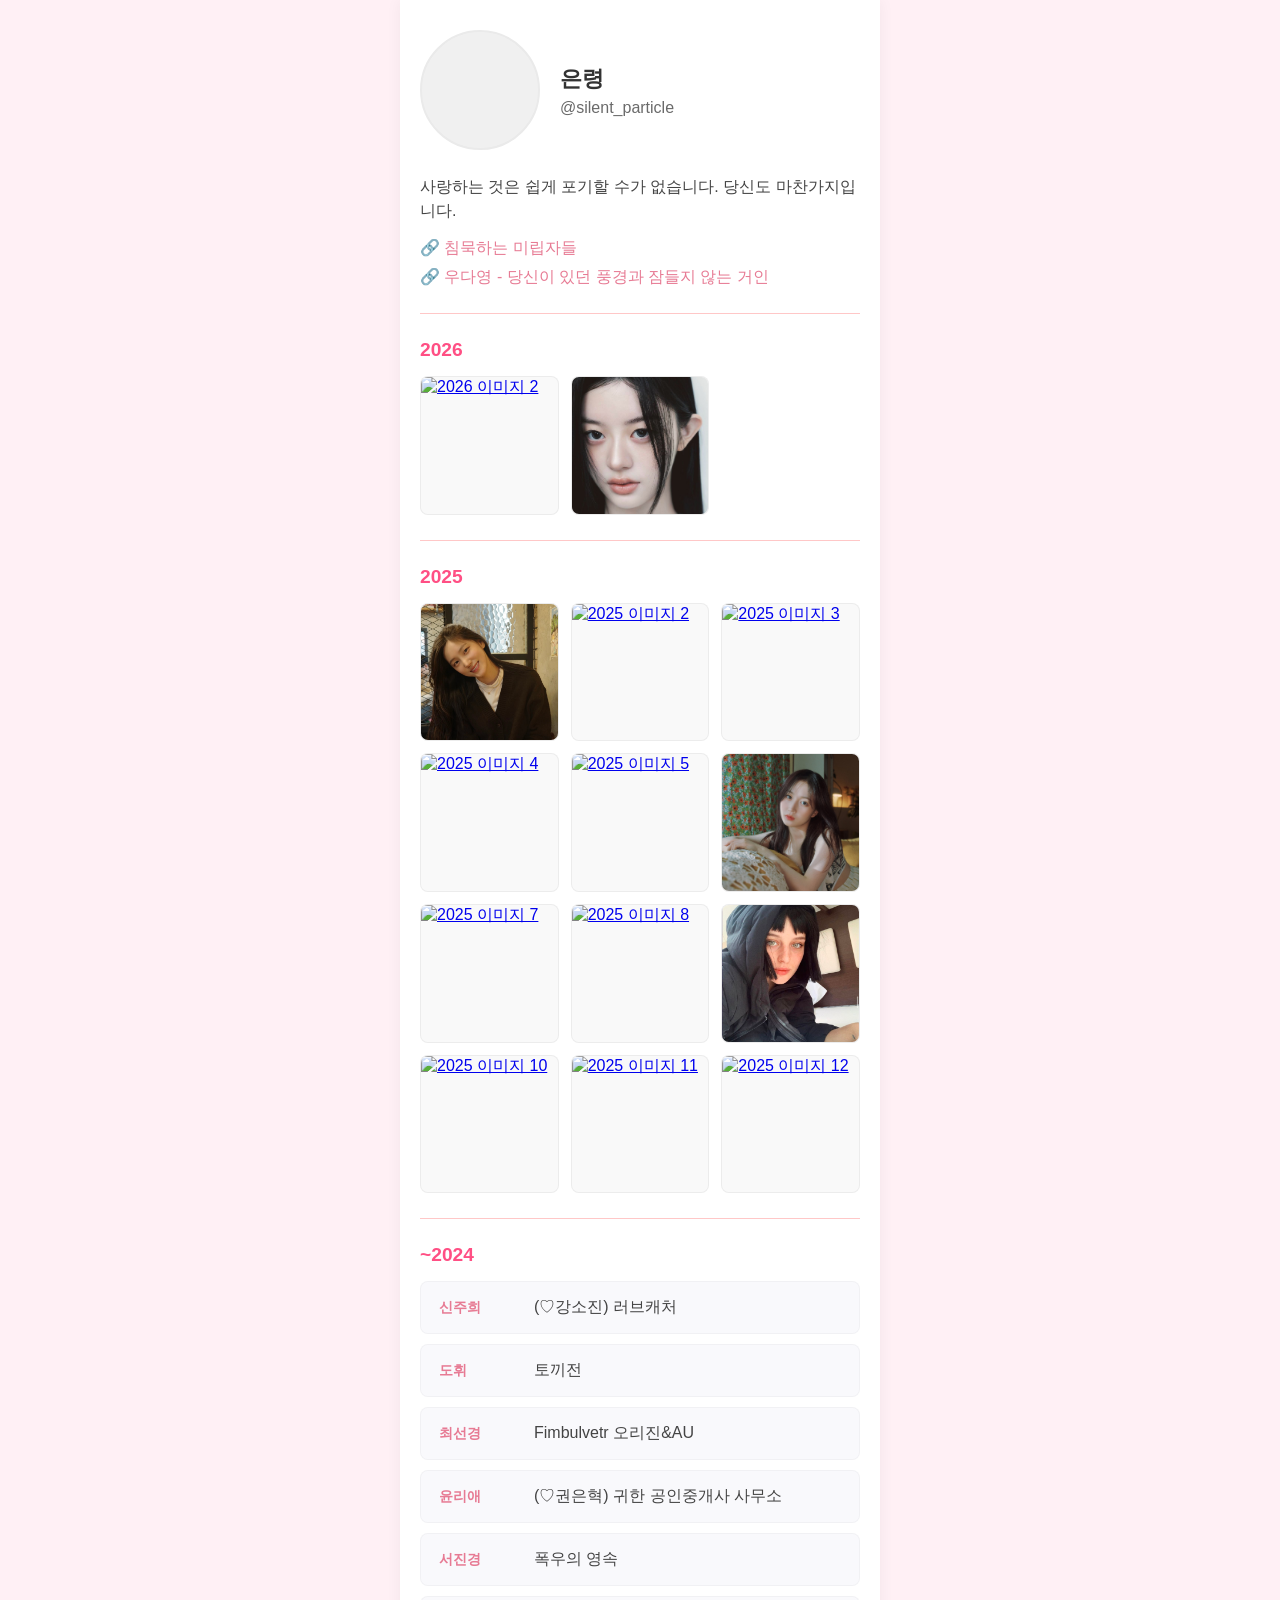
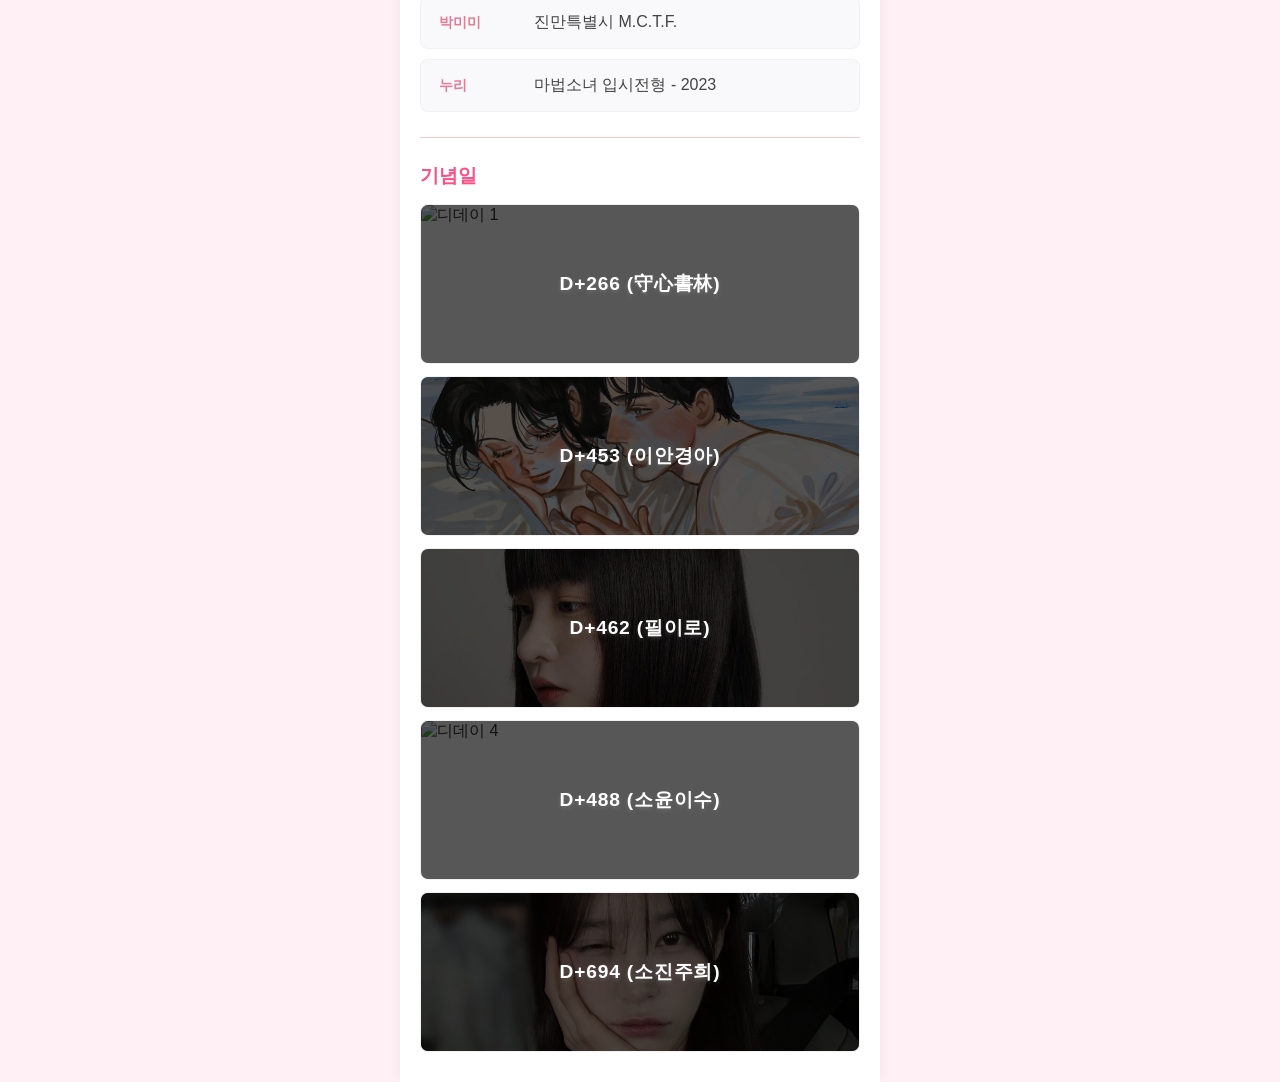
==== commit 4f17f23a: "Add files via upload" ====
--- a/index.html
+++ b/index.html
@@ -27,14 +27,17 @@
        <section class="feed-section">
             <h2 class="year-title">2026</h2>
             <div class="grid-container">
+               
+               <a href="#" class="feed-item">
+                    <img src="img/joseph.jpg" alt="2026 이미지 2" class="feed-img">
+                    <div class="hover-overlay"><span>신요셉(조세핀)<br>신의를 위하여</span></div>
+                </a>
+
                 <a href="#" class="feed-item">
                     <img src="img/sim.jpg" alt="2026 이미지 1" class="feed-img">
                     <div class="hover-overlay"><span>심서정<br>(♡우수림) <br>묵시록의 아이들</span></div>
                 </a>
-                <a href="#" class="feed-item">
-                    <img src="img/joseph.jpg" alt="2026 이미지 2" class="feed-img">
-                    <div class="hover-overlay"><span>신요셉(조세핀)<br>신의를 위하여</span></div>
-                </a>
+                
                 <!-- <a href="#" class="feed-item">
                     <img src="image3.jpg" alt="2026 이미지 3" class="feed-img">
                     <div class="hover-overlay"><span>영감 모음</span></div>
